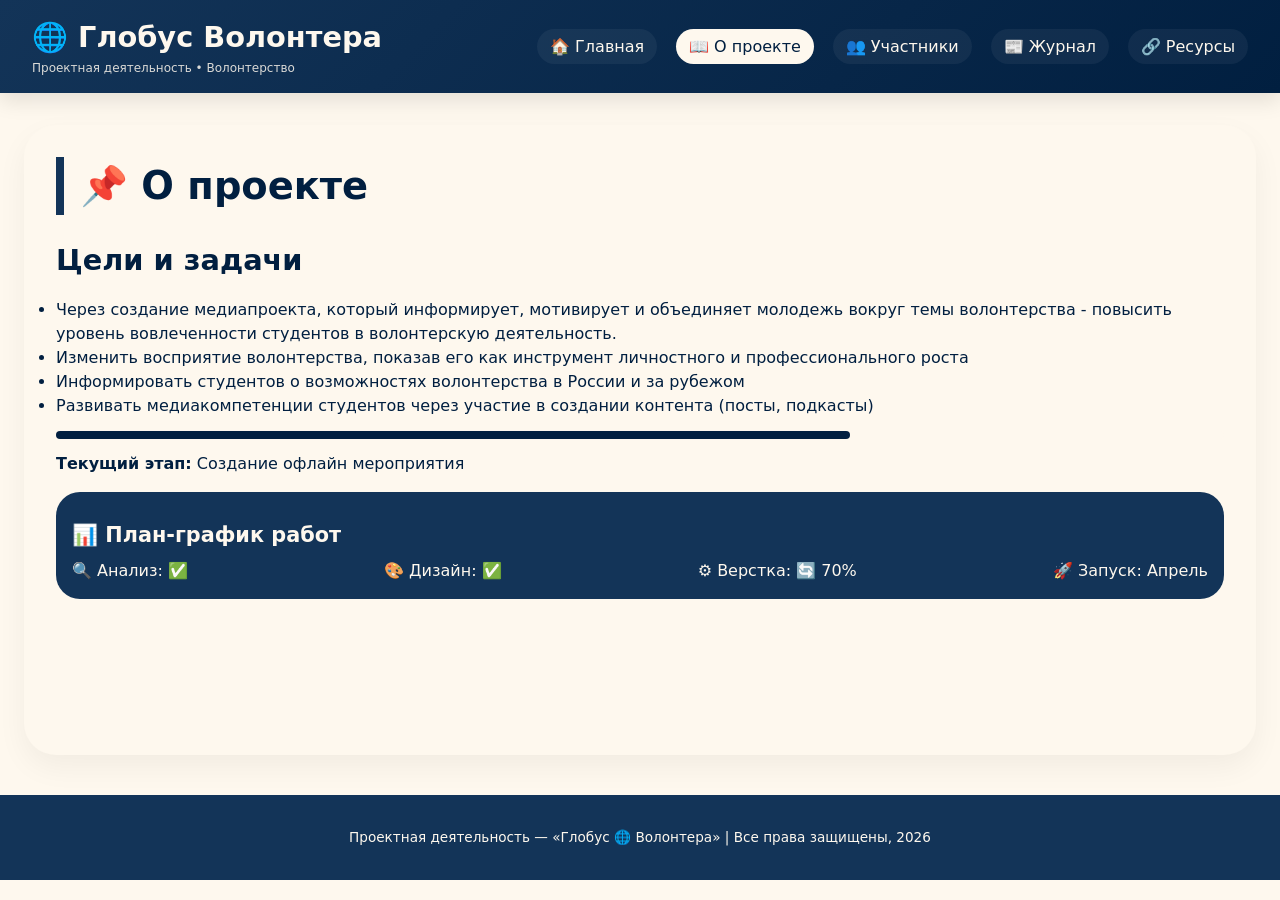
==== site/about.html @ a2b7bc37 "Add files via upload load file" ====
﻿<!DOCTYPE html>
<html lang="ru">
<head>
    <meta charset="UTF-8">
    <meta name="viewport" content="width=device-width, initial-scale=1.0">
    <title>О проекте | Глобус Волонтера</title>
    <link rel="stylesheet" href="style.css">
</head>
<body>
    <header class="header">
        <div class="nav-container">
            <div class="logo">
                <h4>🌐 Глобус Волонтера</h4>
                <p>Проектная деятельность • Волонтерство</p>
            </div>
            <ul class="nav-links">
                <li><a href="index.html">🏠 Главная</a></li>
                <li><a href="about.html" class="active">📖 О проекте</a></li>
                <li><a href="team.html">👥 Участники</a></li>
                <li><a href="journal.html">📰 Журнал</a></li>
                <li><a href="resources.html">🔗 Ресурсы</a></li>
            </ul>
        </div>
    </header>

    <main class="container">
        <section>
            <h1>📌 О проекте</h1>
            <h2>Цели и задачи</h2>
            <ul>
                <li>Через создание медиапроекта, который информирует, мотивирует и объединяет молодежь вокруг темы волонтерства - повысить уровень вовлеченности студентов в волонтерскую деятельность.</li>
                <li>Изменить восприятие волонтерства, показав его как инструмент личностного и профессионального роста</li>
                <li>Информировать студентов о возможностях волонтерства в России и за рубежом</li>
                <li>Развивать медиакомпетенции студентов через участие в создании контента (посты, подкасты)</li>
            </ul>

            <div class="progress-bar"><div class="progress-fill" style="width: 68%;"></div></div>
            <p><strong>Текущий этап:</strong> Создание офлайн мероприятия</p>

            <div class="plan-block">
                <h3>📊 План-график работ</h3>
                <div class="plan-items">
                    <div>🔍 Анализ: ✅</div>
                    <div>🎨 Дизайн: ✅</div>
                    <div>⚙️ Верстка: 🔄 70%</div>
                    <div>🚀 Запуск: Апрель</div>
                </div>
            </div>
        </section>
    </main>

    <footer>
        <p>Проектная деятельность — «Глобус 🌐 Волонтера» | Все права защищены, 2026</p>
    </footer>
</body>
</html>
---- site/style.css ----
* {
    margin: 0;
    padding: 0;
    box-sizing: border-box;
    font-family: system-ui, 'Segoe UI', 'Inter', 'Roboto', sans-serif;
}

body {
    background: #fef8ee;
    color: #011f40;
    line-height: 1.5;
    scroll-behavior: smooth;
}

.header {
    background: linear-gradient(135deg, #133458, #011f40);
    color: #fef8ee;
    padding: 1rem 2rem;
    box-shadow: 0 8px 20px rgba(0,0,0,0.1);
    position: sticky;
    top: 0;
    z-index: 100;
}

.nav-container {
    max-width: 1300px;
    margin: 0 auto;
    display: flex;
    flex-wrap: wrap;
    justify-content: space-between;
    align-items: center;
    gap: 1rem;
}

.logo h4 {
    font-size: 1.8rem;
    color: #fef8ee;
    display: flex;
    align-items: center;
    gap: 10px;
}

.logo p {
    font-size: 0.75rem;
    opacity: 0.85;
}

.nav-links {
    display: flex;
    flex-wrap: wrap;
    gap: 1.2rem;
    list-style: none;
}

    .nav-links a {
        color: #fef8ee;
        text-decoration: none;
        font-weight: 500;
        padding: 0.5rem 0.8rem;
        border-radius: 40px;
        transition: 0.2s;
        background: rgba(255,255,255,0.05);
    }

        .nav-links a:hover, .nav-links a.active {
            background: #fef8ee;
            color: #011f40;
            transform: translateY(-2px);
        }

.container {
    max-width: 1300px;
    margin: 2rem auto;
    padding: 0 1.5rem;
}

section {
    background: #fef8ee;
    border-radius: 2rem;
    box-shadow: 0 12px 30px rgba(0,0,0,0.05);
    padding: 2rem 2rem 2.5rem;
    margin-bottom: 2.5rem;
    min-height: 70vh;
}

h1 {
    font-size: 2.4rem;
    margin-bottom: 1rem;
    color: #011f40;
    border-left: 8px solid #133458;
    padding-left: 1rem;
}

h2 {
    font-size: 1.8rem;
    margin: 1.5rem 0 1rem 0;
    color: #011f40;
    display: flex;
    align-items: center;
    gap: 10px;
}

h3 {
    font-size: 1.3rem;
    margin: 0.75rem 0 0.5rem;
    color: #011f40;
}

h6 {
    font-size: 1.3rem;
    margin: 0.75rem 0 0.5rem;
    color: #fef8ee;
}

.team-grid, .journal-grid, .resources-grid {
    display: grid;
    grid-template-columns: repeat(auto-fit, minmax(280px, 1fr));
    gap: 2rem;
    margin: 1.5rem 0;
}

.team-card, .journal-card, .resource-card {
    background: #133458;
    border-radius: 1.5rem;
    padding: 1.2rem;
    box-shadow: 0 6px 14px rgba(0,0,0,0.05);
    transition: 0.2s;
}

    .journal-card,
    .journal-card p,
    .journal-card h3,
    .journal-card span,
    .journal-card small,
    .journal-card strong {
        color: #fef8ee;
    }

        .journal-card .progress-bar {
            background: #fef8ee;
        }

        .journal-card .progress-fill {
            background: #011f40;
        }

    .team-card p, .team-card h6, .resource-card p, .resource-card li, .resource-card h3 {
        color: #fef8ee;
    }

    .resource-card .btn {
        color: #011f40;
        background: #fef8ee;
    }

        .resource-card .btn:hover {
            background: #011f40;
            color: #fef8ee;
        }

    .team-card:hover, .journal-card:hover {
        transform: translateY(-5px);
        box-shadow: 0 14px 28px rgba(0,0,0,0.1);
    }

.team-img {
    width: 100%;
    height: 160px;
    border-radius: 1rem;
    background: #fef8ee;
    display: flex;
    align-items: center;
    justify-content: center;
    font-size: 3rem;
}

.badge {
    background: #fef8ee;
    padding: 0.2rem 0.8rem;
    border-radius: 20px;
    font-size: 0.75rem;
    font-weight: bold;
    color: #011f40;
    display: inline-block;
    margin: 0.5rem 0;
}

.progress-bar {
    background: #fef8ee;
    border-radius: 30px;
    height: 8px;
    width: 100%;
    margin: 0.8rem 0;
}

.progress-fill {
    background: #011f40;
    width: 75%;
    height: 8px;
    border-radius: 30px;
}

.btn {
    display: inline-block;
    background: #011f40;
    color: #fef8ee;
    padding: 0.6rem 1.2rem;
    border-radius: 2rem;
    text-decoration: none;
    font-weight: 500;
    margin-top: 1rem;
    transition: 0.2s;
}

    .btn:hover {
        background: #133458;
        transform: scale(0.97);
    }

footer {
    background: #133458;
    color: #fef8ee;
    text-align: center;
    padding: 2rem;
    margin-top: 2rem;
    font-size: 0.85rem;
}

@media (max-width: 700px) {
    .nav-container {
        flex-direction: column;
        text-align: center;
    }

    h1 {
        font-size: 1.8rem;
    }
}

#about ul {
    margin-left: 1.5rem;
    line-height: 1.6;
}

#about li {
    margin-bottom: 0.5rem;
}

.plan-block {
    background: #133458;
    border-radius: 1.5rem;
    padding: 1rem;
    margin: 1rem 0;
    color: #fef8ee;
}

    .plan-block h3 {
        color: #fef8ee;
    }

.plan-items {
    display: flex;
    gap: 1rem;
    flex-wrap: wrap;
    justify-content: space-between;
    color: #fef8ee;
}

.video-placeholder {
    width: 100%;
    background: #011f40;
    border-radius: 1rem;
    margin: 0.5rem 0;
    padding: 0.5rem;
    text-align: center;
    color: #fef8ee;
}
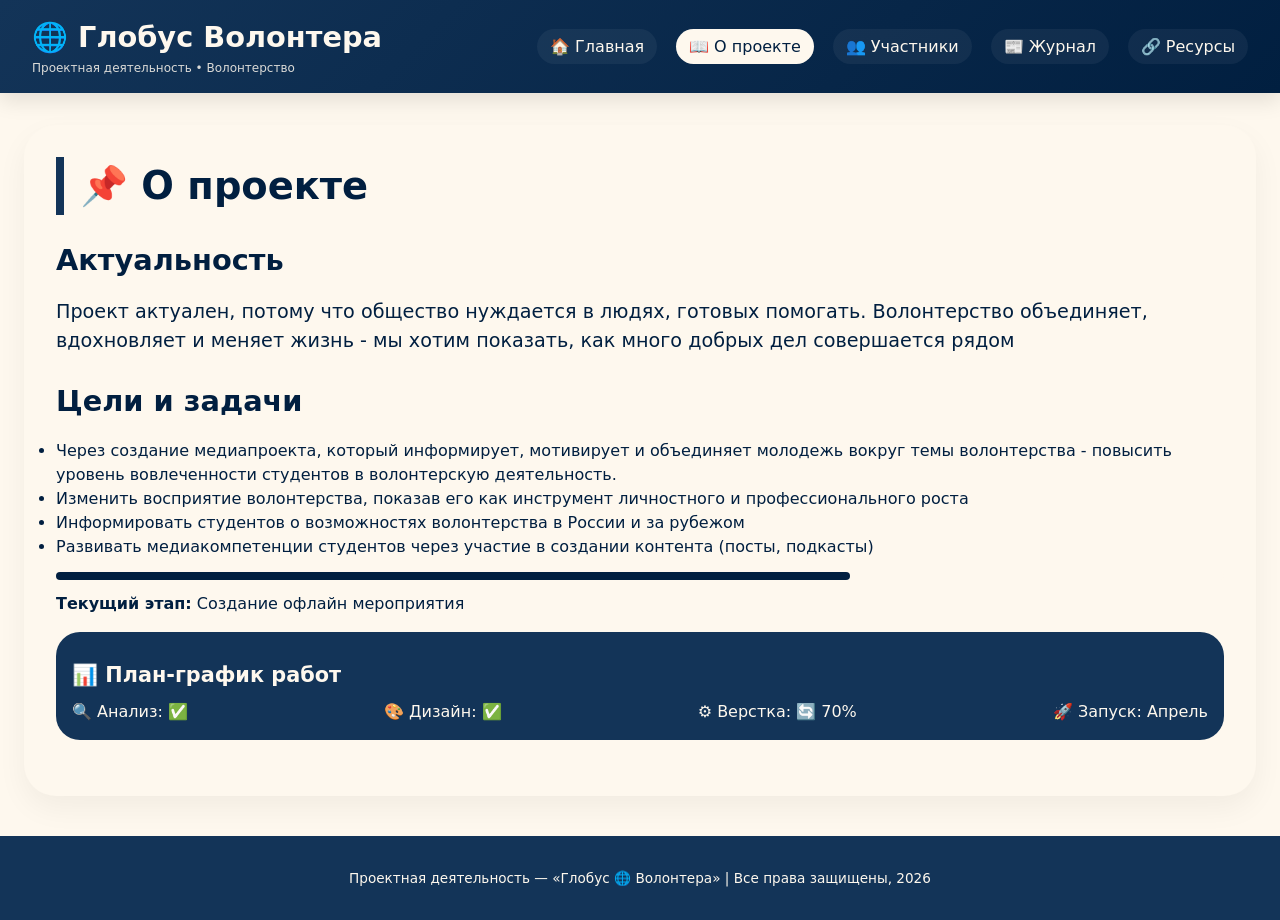
==== commit 8d623904: "Update about.html отредактирован файл" ====
--- a/site/about.html
+++ b/site/about.html
@@ -1,4 +1,4 @@
-﻿<!DOCTYPE html>
+<!DOCTYPE html>
 <html lang="ru">
 <head>
     <meta charset="UTF-8">
@@ -26,6 +26,8 @@
     <main class="container">
         <section>
             <h1>📌 О проекте</h1>
+            <h2>Актуальность</h2>
+            <p style="font-size:1.2rem; margin-top:1rem;"> Проект актуален, потому что общество нуждается в людях, готовых помогать. Волонтерство объединяет, вдохновляет и меняет жизнь - мы хотим показать, как много добрых дел совершается рядом</pstyle="font-size:1.2rem;>
             <h2>Цели и задачи</h2>
             <ul>
                 <li>Через создание медиапроекта, который информирует, мотивирует и объединяет молодежь вокруг темы волонтерства - повысить уровень вовлеченности студентов в волонтерскую деятельность.</li>
@@ -53,4 +55,4 @@
         <p>Проектная деятельность — «Глобус 🌐 Волонтера» | Все права защищены, 2026</p>
     </footer>
 </body>
-</html>+</html>
